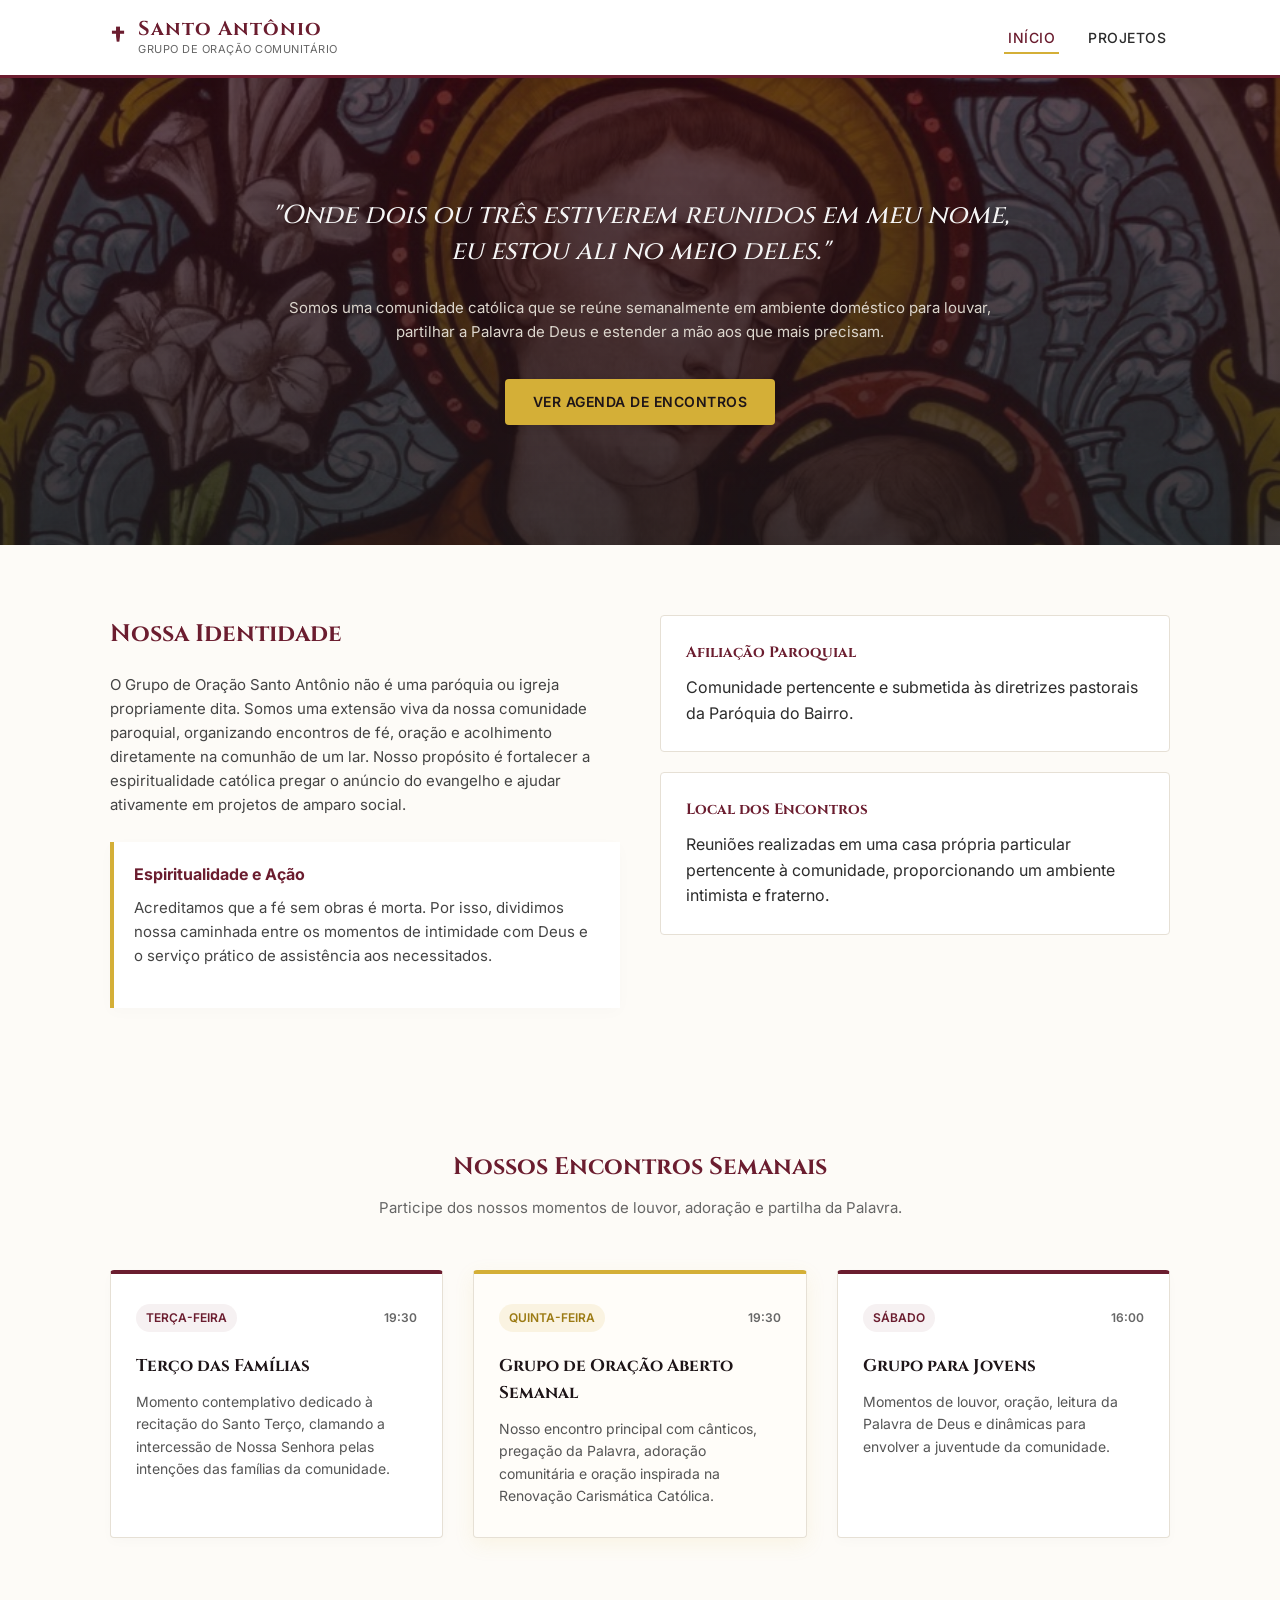
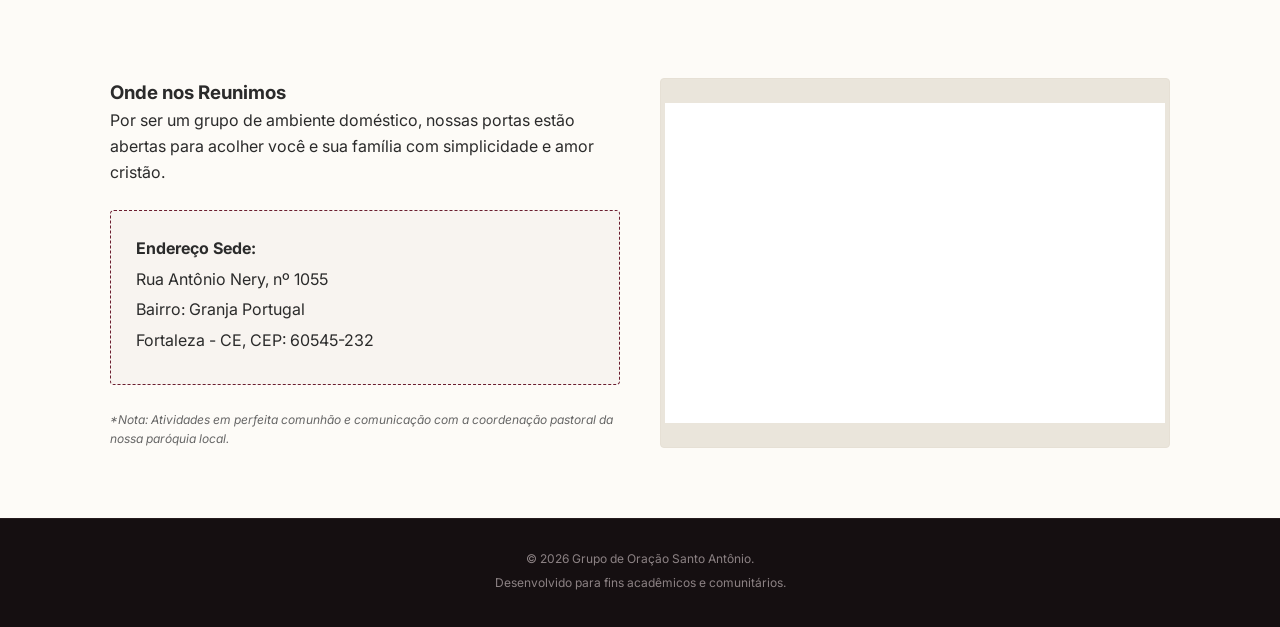
==== index.html @ 03147e6f "Ajustando a seção de estilo das paginas" ====
<!DOCTYPE html>
<html lang="pt-BR">
<head>
    <meta charset="UTF-8">
    <meta name="viewport" content="width=device-width, initial-scale=1.0">
    <title>Grupo de Oração Santo Antônio</title>
    <link rel="stylesheet" href="style.css">
    <link rel="preconnect" href="https://fonts.googleapis.com">
    <link rel="preconnect" href="https://fonts.gstatic.com" crossorigin>
    <link href="https://fonts.googleapis.com/css2?family=Cinzel:wght@500;700&family=Inter:wght@400;500;600&display=swap" rel="stylesheet">
</head>
<body>
    <header class="main-header">
        <div class="container header-container">
            <div class="logo-area">
                <span class="cross-icon">†</span>
                <div class="logo-text">
                    <h1>Santo Antônio</h1>
                    <p>Grupo de Oração Comunitário</p>
                </div>
            </div>
            <nav class="main-nav">
                <button class="menu-toggle" aria-label="Open Menu">≡</button>
                <ul class="nav-links">
                    <li><a href="index.html" class="active">Início</a></li>
                    <li><a href="ajuda.html">Projetos</a></li>
                </ul>
            </nav>
        </div>
    </header>

    <main>
        <!-- Seção Hero -->
        <section class="hero">
            <div class="container hero-content">
                <h2>"Onde dois ou três estiverem reunidos em meu nome, eu estou ali no meio deles."</h2>
                <p>Somos uma comunidade católica que se reúne semanalmente em ambiente doméstico para louvar, partilhar a Palavra de Deus e estender a mão aos que mais precisam.</p>
                <a href="#agenda" class="btn btn-primary">Ver Agenda de Encontros</a>
            </div>
        </section>

        <!-- Informações Sobre o Grupo -->
        <section class="about-section">
            <div class="container grid-2">
                <div class="about-text">
                    <h3>Nossa Identidade</h3>
                    <p>O Grupo de Oração Santo Antônio não é uma paróquia ou igreja propriamente dita. Somos uma extensão viva da nossa comunidade paroquial, organizando encontros de fé, oração e acolhimento diretamente na comunhão de um lar. Nosso propósito é fortalecer a espiritualidade católica pregar o anúncio do evangelho e ajudar ativamente em projetos de amparo social.</p>
                    <div class="card-accent">
                        <h4>Espiritualidade e Ação</h4>
                        <p>Acreditamos que a fé sem obras é morta. Por isso, dividimos nossa caminhada entre os momentos de intimidade com Deus e o serviço prático de assistência aos necessitados.</p>
                    </div>
                </div>
                <div class="about-meta">
                    <div class="info-box">
                        <h5>Afiliação Paroquial</h5>
                        <p>Comunidade pertencente e submetida às diretrizes pastorais da Paróquia do Bairro.</p>
                    </div>
                    <div class="info-box">
                        <h5>Local dos Encontros</h5>
                        <p>Reuniões realizadas em uma casa própria particular pertencente à comunidade, proporcionando um ambiente intimista e fraterno.</p>
                    </div>
                </div>
            </div>
        </section>

        <!-- Agenda de Encontros -->
        <section id="agenda" class="agenda-section">
            <div class="container">
                <div class="section-title">
                    <h3>Nossos Encontros Semanais</h3>
                    <p>Participe dos nossos momentos de louvor, adoração e partilha da Palavra.</p>
                </div>
                
                <div class="grid-3">
                    <!-- Encontro 1 -->
                    <div class="agenda-card">
                        <div class="card-header">
                            <span class="day-tag">Terça-feira</span>
                            <span class="time-tag">19:30</span>
                        </div>
                        <h4>Terço das Famílias</h4>
                        <p>Momento contemplativo dedicado à recitação do Santo Terço, clamando a intercessão de Nossa Senhora pelas intenções das famílias da comunidade.</p>
                    </div>

                    <!-- Encontro 2 -->
                    <div class="agenda-card highlighted">
                        <div class="card-header">
                            <span class="day-tag">Quinta-feira</span>
                            <span class="time-tag">19:30</span>
                        </div>
                        <h4>Grupo de Oração Aberto Semanal</h4>
                        <p>Nosso encontro principal com cânticos, pregação da Palavra, adoração comunitária e oração inspirada na Renovação Carismática Católica.</p>
                    </div>

                    <!-- Encontro 3 -->
                    <div class="agenda-card">
                        <div class="card-header">
                            <span class="day-tag">Sábado</span>
                            <span class="time-tag">16:00</span>
                        </div>
                        <h4>Grupo para Jovens</h4>
                        <p>Momentos de louvor, oração, leitura da Palavra de Deus e dinâmicas para envolver a juventude da comunidade.</p>
                    </div>
                </div>
            </div>
        </section>

        <!-- Localização Física -->
        <section class="location-section">
            <div class="container grid-2-equal">
                <div class="location-info">
                    <h3>Onde nos Reunimos</h3>
                    <p>Por ser um grupo de ambiente doméstico, nossas portas estão abertas para acolher você e sua família com simplicidade e amor cristão.</p>
                    
                    <div class="address-box">
                        <p><strong>Endereço Sede:</strong></p>
                        <p>Rua Antônio Nery, nº 1055</p>
                        <p>Bairro: Granja Portugal</p>
                        <p>Fortaleza - CE, CEP: 60545-232</p>
                    </div>
                    <p class="subtext">*Nota: Atividades em perfeita comunhão e comunicação com a coordenação pastoral da nossa paróquia local.</p>
                </div>
                <div class="map-placeholder">
                    <div class="map-box">
                        
                        <iframe src="https://www.google.com/maps/embed?pb=!1m18!1m12!1m3!1d3981.132469120122!2d-38.60109727637771!3d-3.781343085090947!2m3!1f0!2f0!3f0!3m2!1i1024!2i768!4f13.1!3m3!1m2!1s0x7c74c5cd642ee15%3A0x9f6efa5e96bc1d22!2sR.%20Ant%C3%B4nio%20Nery%2C%201055%20-%20Granja%20Portugal%2C%20Fortaleza%20-%20CE%2C%2060545-232!5e0!3m2!1spt-BR!2sbr!4v1781030780640!5m2!1spt-BR!2sbr" width="100%" height="450" style="border:0;" allowfullscreen="" loading="lazy" referrerpolicy="no-referrer-when-downgrade"></iframe>
                    </div>
                </div>
            </div>
        </section>
    </main>

    <footer class="main-footer">
        <div class="container footer-content">
            <p>&copy; 2026 Grupo de Oração Santo Antônio.</p>
            <p>Desenvolvido para fins acadêmicos e comunitários.</p>
        </div>
    </footer>

    <script src="script.js"></script>
</body>
</html>
---- style.css ----
/* Geral */
*, *::before, *::after {
    box-sizing: border-box;
    margin: 0;
    padding: 0;
}

html {
    scroll-behavior: smooth;
}

body {
    font-family: 'Inter', sans-serif;
    background-color: #fdfbf7;
    color: #2b2b2b;
    line-height: 1.6;
}

.container {
    width: 100%;
    max-width: 1100px;
    margin: 0 auto;
    padding: 0 20px;
}

/* Cabeçalho e Navegação */
.main-header {
    background-color: #ffffff;
    border-bottom: 3px solid #6b1d2f;
    box-shadow: 0 2px 10px rgba(0,0,0,0.05);
    position: sticky;
    top: 0;
    z-index: 1000;
}

.header-container {
    display: flex;
    justify-content: space-between;
    align-items: center;
    padding: 15px 20px;
}

.logo-area {
    display: flex;
    align-items: center;
    gap: 12px;
}

.cross-icon {
    font-size: 28px;
    color: #6b1d2f;
    font-weight: bold;
}

.logo-text h1 {
    font-family: 'Cinzel', serif;
    font-size: 20px;
    color: #6b1d2f;
    letter-spacing: 1px;
    line-height: 1.2;
}

.logo-text p {
    font-size: 11px;
    color: #666666;
    text-transform: uppercase;
    letter-spacing: 0.5px;
}

.main-nav {
    display: flex;
    align-items: center;
}

.menu-toggle {
    display: none;
    background: none;
    border: none;
    font-size: 28px;
    color: #6b1d2f;
    cursor: pointer;
}

.nav-links {
    display: flex;
    list-style: none;
    gap: 25px;
}

.nav-links a {
    text-decoration: none;
    color: #2b2b2b;
    font-weight: 500;
    font-size: 14px;
    text-transform: uppercase;
    letter-spacing: 0.5px;
    padding: 8px 4px;
    transition: color 0.3s ease;
    position: relative;
}

.nav-links a:hover,
.nav-links a.active {
    color: #6b1d2f;
}

.nav-links a.active::after,
.nav-links a:hover::after {
    content: '';
    position: absolute;
    bottom: 0;
    left: 0;
    width: 100%;
    height: 2px;
    background-color: #d4af37;
}

/* Seção Hero  */
.hero {
    background: linear-gradient(rgba(48, 12, 20, 0.75), rgba(30, 21, 24, 0.85)),
                url('imgs/santo-antonio-banner2.jpg') center/cover no-repeat;
    color: #f5f5f5;
    padding: 120px 0; 
    text-align: center;
    border-bottom: 4px solid var(--accent-color);;
}

.hero-content {
    max-width: 800px;
}

.hero .subtitle {
    display: inline-block;
    font-size: 12px;
    text-transform: uppercase;
    letter-spacing: 2px;
    color: #d4af37;
    margin-bottom: 15px;
    font-weight: 600;
}

.hero h2 {
    font-family: 'Cinzel', serif;
    font-size: 26px;
    font-weight: 500;
    line-height: 1.4;
    margin-bottom: 25px;
    font-style: italic;
}

.hero p {
    font-size: 15px;
    color: #dcd6cd;
    margin-bottom: 35px;
}

/* Botões */
.btn {
    display: inline-block;
    text-decoration: none;
    padding: 12px 28px;
    font-weight: 600;
    font-size: 14px;
    text-transform: uppercase;
    letter-spacing: 0.5px;
    border-radius: 4px;
    transition: all 0.3s ease;
}

.btn-primary {
    background-color: #d4af37;
    color: #1e1518;
}

.btn-primary:hover {
    background-color: #bda031;
    transform: translateY(-2px);
}

/* Layouts de Grade Flexíveis/Grid */
.grid-2 {
    display: grid;
    grid-template-columns: 1fr 1fr;
    gap: 40px;
    align-items: start;
}

.grid-2-equal {
    display: grid;
    grid-template-columns: 1fr 1fr;
    gap: 40px;
}

.grid-3 {
    display: grid;
    grid-template-columns: repeat(3, 1fr);
    gap: 30px;
}

/* Seções Comuns */
.about-section, .agenda-section, .location-section, .social-projects, .schedule-social, .help-guide {
    padding: 70px 0;
}

.section-title {
    text-align: center;
    margin-bottom: 50px;
}

.section-title h3 {
    font-family: 'Cinzel', serif;
    font-size: 24px;
    color: #6b1d2f;
    margin-bottom: 10px;
}

.section-title p {
    color: #666666;
    font-size: 15px;
}

/* Cartões de Conteúdo */
.about-text h3 {
    font-family: 'Cinzel', serif;
    font-size: 24px;
    color: #6b1d2f;
    margin-bottom: 20px;
}

.about-text p {
    margin-bottom: 20px;
    font-size: 15px;
    color: #444;
}

.card-accent {
    background-color: #ffffff;
    border-left: 4px solid #d4af37;
    padding: 20px;
    margin-top: 25px;
    box-shadow: 0 4px 15px rgba(0,0,0,0.02);
}

.card-accent h4 {
    color: #6b1d2f;
    margin-bottom: 8px;
    font-size: 16px;
}

.info-box {
    background-color: #ffffff;
    border: 1px solid #e6e0d5;
    padding: 25px;
    margin-bottom: 20px;
    border-radius: 4px;
}

.info-box h5 {
    font-family: 'Cinzel', serif;
    color: #6b1d2f;
    font-size: 15px;
    margin-bottom: 10px;
}

/* Cartões da Agenda */
.agenda-card {
    background-color: #ffffff;
    border: 1px solid #e6e0d5;
    border-top: 4px solid #6b1d2f;
    padding: 30px 25px;
    border-radius: 4px;
    box-shadow: 0 4px 12px rgba(0,0,0,0.02);
    transition: transform 0.3s ease;
}

.agenda-card:hover {
    transform: translateY(-5px);
}

.agenda-card.highlighted {
    border-top-color: #d4af37;
    background-color: #fffdf9;
    box-shadow: 0 6px 20px rgba(212, 175, 55, 0.1);
}

.card-header {
    display: flex;
    justify-content: space-between;
    margin-bottom: 20px;
    font-size: 12px;
    font-weight: 600;
    text-transform: uppercase;
}

.day-tag {
    color: #6b1d2f;
    background-color: rgba(107, 29, 47, 0.06);
    padding: 4px 10px;
    border-radius: 20px;
}

.agenda-card.highlighted .day-tag {
    color: #9c7b14;
    background-color: rgba(212, 175, 55, 0.12);
}

.time-tag {
    color: #666666;
    padding: 4px 0;
}

.agenda-card h4 {
    font-family: 'Cinzel', serif;
    color: #1e1518;
    font-size: 17px;
    margin-bottom: 12px;
}

.agenda-card p {
    font-size: 14px;
    color: #555;
}

/* Área de Localização */
.address-box {
    background-color: rgba(107, 29, 47, 0.03);
    border: 1px dashed #6b1d2f;
    padding: 25px;
    margin: 25px 0;
    border-radius: 4px;
}

.address-box p {
    margin-bottom: 5px;
    color: #2b2b2b;
}

.subtext {
    font-size: 12px;
    color: #666666;
    font-style: italic;
}

.map-placeholder {
    background-color: #eae5db;
    border: 1px solid #e6e0d5;
    border-radius: 4px;
    display: flex;
    align-items: center;
    justify-content: center;
    padding: 4px;
}

.map-box {
    background-color: #ffffff;
    width: 100%;
    height: 320px;
    display: flex;
    flex-direction: column;
    justify-content: center;
    align-items: center;
    text-align: center;
    padding: 20px;
}

.map-icon {
    font-size: 36px;
    margin-bottom: 10px;
}

.map-address {
    font-size: 13px;
    color: #666666;
    margin: 5px 0 20px 0;
}

.map-button-sim {
    background-color: #f0ede6;
    border: 1px solid #d0c9bc;
    color: #555;
    font-size: 11px;
    padding: 10px 15px;
    border-radius: 4px;
    text-transform: uppercase;
    font-weight: 500;
}

/* Estilos de Banner da Página de Ajuda */
.page-banner {
    background: linear-gradient(rgba(30, 21, 24, 0.85), rgba(30, 21, 24, 0.95));
    color: #f5f5f5;
    padding: 60px 0;
    text-align: center;
    border-bottom: 3px solid #6b1d2f;
}

.page-banner h2 {
    font-family: 'Cinzel', serif;
    font-size: 24px;
    margin-bottom: 10px;
    color: #d4af37;
}

.page-banner p {
    font-size: 14px;
    color: #ccc;
}

/* Cartões de Projetos Sociais */
.project-card {
    background-color: #ffffff;
    border: 1px solid #e6e0d5;
    padding: 35px;
    border-radius: 4px;
    position: relative;
    box-shadow: 0 4px 15px rgba(0,0,0,0.01);
}

.project-badge {
    position: absolute;
    top: 20px;
    right: 20px;
    font-size: 11px;
    text-transform: uppercase;
    font-weight: 600;
    padding: 4px 12px;
    border-radius: 4px;
    letter-spacing: 0.5px;
}

.project-badge.food {
    background-color: #e2f0d9;
    color: #385723;
}

.project-badge.clothing {
    background-color: #deeaf6;
    color: #1f4e79;
}

.project-card h4 {
    font-family: 'Cinzel', serif;
    color: #6b1d2f;
    font-size: 19px;
    margin-bottom: 15px;
    margin-right: 80px;
}

.project-card p {
    font-size: 14px;
    color: #444;
    margin-bottom: 20px;
}

.project-meta {
    background-color: #fdfbf7;
    border-top: 2px solid #e6e0d5;
    padding-top: 15px;
}

.project-meta h5 {
    font-size: 12px;
    text-transform: uppercase;
    color: #6b1d2f;
    margin-bottom: 5px;
}

.project-meta p {
    font-size: 13px;
    color: #666666;
    margin-bottom: 0;
}

/* Caixa Escura para Tabelas */
.card-dark {
    background-color: #1e1518;
    color: #f5f5f5;
    padding: 45px 40px;
    border-radius: 6px;
    border-bottom: 4px solid #d4af37;
    box-shadow: 0 10px 30px rgba(0,0,0,0.15);
}

.card-dark h3 {
    font-family: 'Cinzel', serif;
    color: #d4af37;
    font-size: 22px;
    margin-bottom: 10px;
    text-align: center;
}

.card-dark .intro-p {
    text-align: center;
    font-size: 14px;
    color: #b0a5a8;
    margin-bottom: 35px;
}

/* Tabelas Customizadas e Responsivas */
.table-responsive {
    width: 100%;
    overflow-x: auto;
}

.custom-table {
    width: 100%;
    border-collapse: collapse;
    font-size: 14px;
    text-align: left;
}

.custom-table th {
    background-color: rgba(255,255,255,0.06);
    color: #d4af37;
    font-weight: 600;
    padding: 14px;
    border-bottom: 2px solid rgba(212, 175, 55, 0.3);
    text-transform: uppercase;
    font-size: 12px;
    letter-spacing: 0.5px;
}

.custom-table td {
    padding: 14px;
    border-bottom: 1px solid rgba(255,255,255,0.04);
    color: #dfd8da;
}

.custom-table tr:hover td {
    background-color: rgba(255,255,255,0.02);
}

/* Guia de Ajuda Coletivo */
.help-guide .guide-box {
    background-color: #ffffff;
    border: 1px solid #e6e0d5;
    padding: 35px;
    border-radius: 4px;
}

.guide-box h4 {
    font-family: 'Cinzel', serif;
    font-size: 18px;
    margin-bottom: 15px;
}

.guide-box.volunteer h4 {
    color: #2e6930;
}

.guide-box.beneficiary h4 {
    color: #6b1d2f;
}

.guide-box p {
    font-size: 14px;
    color: #444;
    margin-bottom: 15px;
}

.guide-box ul {
    list-style-type: none;
}

.guide-box ul li {
    font-size: 13px;
    color: #555;
    margin-bottom: 10px;
    padding-left: 18px;
    position: relative;
}

.guide-box ul li::before {
    content: "•";
    position: absolute;
    left: 0;
    color: #d4af37;
    font-weight: bold;
}

/* Rodapé Geral */
.main-footer {
    background-color: #150f11;
    color: #8c8284;
    padding: 30px 0;
    text-align: center;
    font-size: 12px;
    border-top: 1px solid #261c1f;
}

.footer-content p {
    margin-bottom: 5px;
}

/* Aimações */

.reveal {
    opacity: 0;
    transform: translateY(40px);
    transition: opacity 0.8s ease-out, transform 0.8s cubic-bezier(0.25, 0.46, 0.45, 0.94);
}

.reveal.active {
    opacity: 1;
    transform: translateY(0);
}

.btn {
    transition: all 0.3s cubic-bezier(0.25, 0.8, 0.25, 1);
    box-shadow: 0 4px 6px rgba(0,0,0,0.1);
}

.btn-primary:hover {
    transform: translateY(-3px) scale(1.05);
    box-shadow: 0 8px 15px rgba(212, 175, 55, 0.3);
}

.agenda-card, .project-card, .guide-box {
    transition: all 0.4s cubic-bezier(0.25, 0.8, 0.25, 1);
}

.agenda-card:hover, .project-card:hover {
    transform: translateY(-8px);
    box-shadow: 0 15px 30px rgba(107, 29, 47, 0.08);
    border-color: rgba(212, 175, 55, 0.5);
}

/* Responsividade */

@media (max-width: 850px) {
    .grid-3 {
        grid-template-columns: 1fr;
        gap: 20px;
    }
    
    .grid-2, .grid-2-equal {
        grid-template-columns: 1fr;
        gap: 30px;
    }
    
    .hero padding {
        padding: 60px 0;
    }
    
    .hero h2 {
        font-size: 20px;
    }
    
    .menu-toggle {
        display: block;
    }
    
    .nav-links {
        display: none; 
        flex-direction: column;
        position: absolute;
        top: 100%;
        left: 0;
        width: 100%;
        background-color: #ffffff;
        box-shadow: 0 4px 10px rgba(0,0,0,0.1);
        padding: 20px;
        gap: 15px;
        border-bottom: 2px solid #6b1d2f;
    }
    
    .nav-links.active {
        display: flex;
    }
    
    .nav-links a::after {
        display: none;
    }
    
    .card-dark {
        padding: 25px 15px;
    }
    
    .project-card {
        padding: 20px;
    }
    
    .project-card h4 {
        margin-right: 0;
        margin-top: 25px;
    }
    
    .project-badge {
        position: static;
        display: inline-block;
    }
}
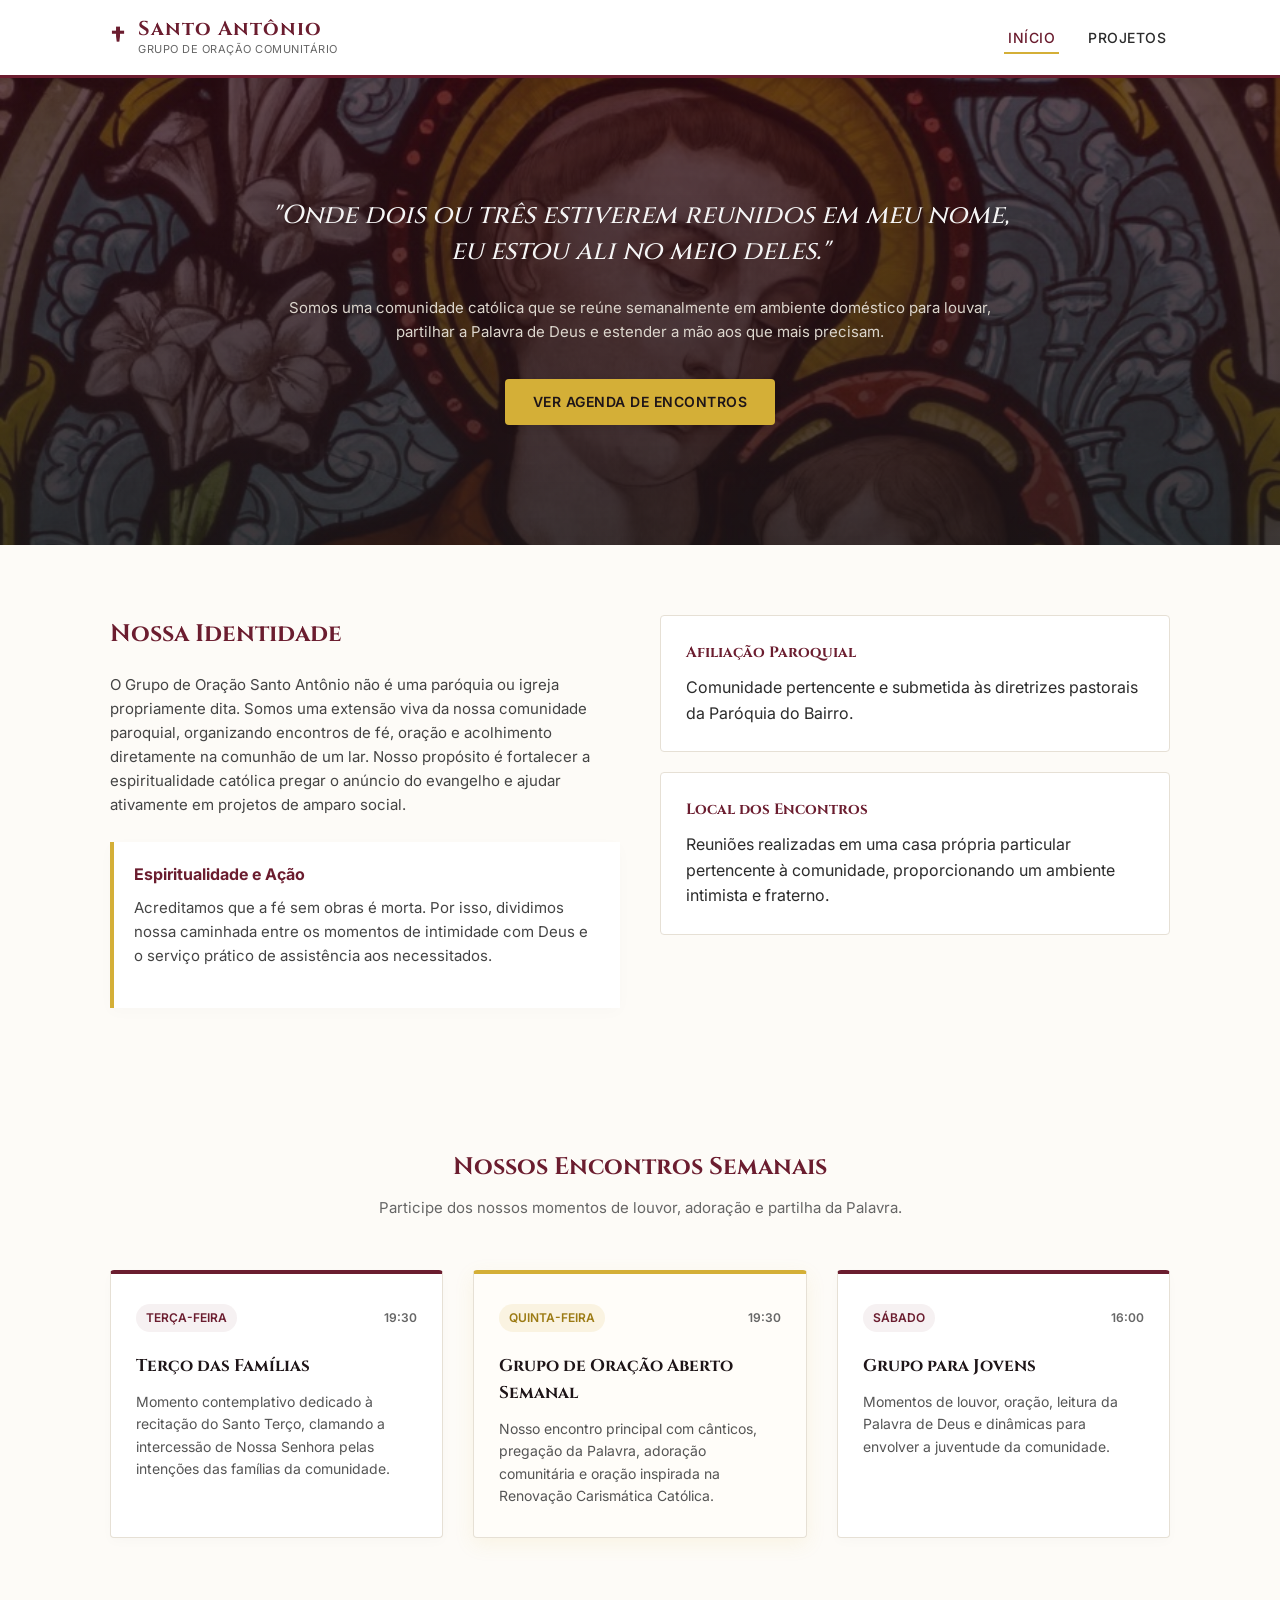
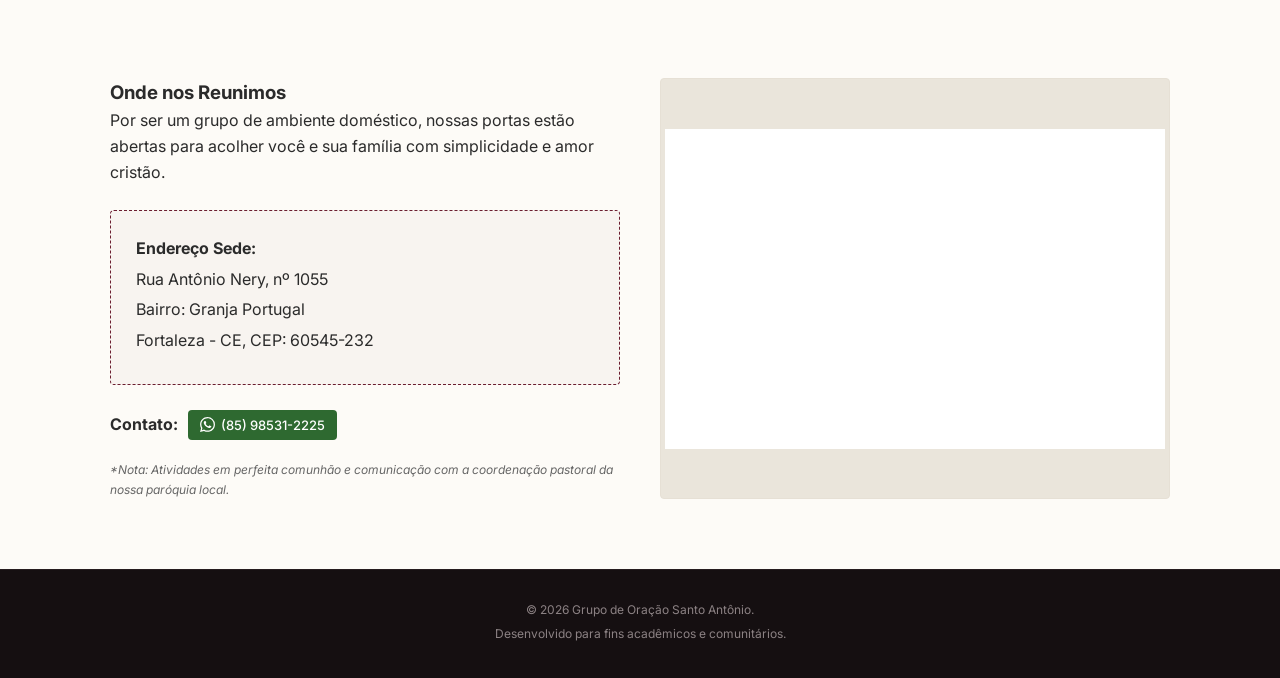
==== commit 48d8b040: "Ajusntanto detalhes da pagina inicial e de ajuda" ====
--- a/index.html
+++ b/index.html
@@ -118,11 +118,15 @@
                         <p>Bairro: Granja Portugal</p>
                         <p>Fortaleza - CE, CEP: 60545-232</p>
                     </div>
+                    <div class="contact-wrapper">
+                        <p><strong>Contato:</strong></p>
+                        <a href="https://wa.me/5585985312225" target="_blank" class="whatsapp-btn">
+                        <img src="imgs/whatsapp.svg" alt="Ícone WhatsApp" width="18" height="18">(85) 98531-2225</a>
+                    </div>
                     <p class="subtext">*Nota: Atividades em perfeita comunhão e comunicação com a coordenação pastoral da nossa paróquia local.</p>
                 </div>
                 <div class="map-placeholder">
                     <div class="map-box">
-                        
                         <iframe src="https://www.google.com/maps/embed?pb=!1m18!1m12!1m3!1d3981.132469120122!2d-38.60109727637771!3d-3.781343085090947!2m3!1f0!2f0!3f0!3m2!1i1024!2i768!4f13.1!3m3!1m2!1s0x7c74c5cd642ee15%3A0x9f6efa5e96bc1d22!2sR.%20Ant%C3%B4nio%20Nery%2C%201055%20-%20Granja%20Portugal%2C%20Fortaleza%20-%20CE%2C%2060545-232!5e0!3m2!1spt-BR!2sbr!4v1781030780640!5m2!1spt-BR!2sbr" width="100%" height="450" style="border:0;" allowfullscreen="" loading="lazy" referrerpolicy="no-referrer-when-downgrade"></iframe>
                     </div>
                 </div>
--- a/style.css
+++ b/style.css
@@ -319,6 +319,44 @@
 .agenda-card p {
     font-size: 14px;
     color: #555;
+}
+
+/* Estilos para o botão do WhatsApp */
+
+.contact-wrapper {
+    margin: 20px 0;
+    display: flex;
+    align-items: center;
+    gap: 10px;
+}
+
+.contact-wrapper p {
+    margin-bottom: 0;
+    color: #2b2b2b;
+}
+
+.whatsapp-btn {
+    display: inline-flex;
+    align-items: center;
+    gap: 6px;
+    background-color: #2e6930;
+    color: #ffffff;
+    padding: 5px 12px; 
+    border-radius: 4px; 
+    text-decoration: none;
+    font-weight: 500;
+    font-size: 13px; 
+    transition: background-color 0.3s ease;
+}
+
+
+.whatsapp-btn img {
+    width: 15px; 
+    height: 15px;
+}
+
+.whatsapp-btn:hover {
+    background-color: #1e4520; 
 }
 
 /* Área de Localização */
@@ -530,7 +568,7 @@
     background-color: rgba(255,255,255,0.02);
 }
 
-/* Guia de Ajuda Coletivo */
+/* Guia de Ajuda */
 .help-guide .guide-box {
     background-color: #ffffff;
     border: 1px solid #e6e0d5;
@@ -538,18 +576,25 @@
     border-radius: 4px;
 }
 
+.guide-box.emphasis-box {
+    padding: 50px;
+    text-align: center;
+    border-top: 4px solid #2e6930;
+    box-shadow: 0 10px 30px rgba(0,0,0,0.05);
+}
+
 .guide-box h4 {
     font-family: 'Cinzel', serif;
     font-size: 18px;
     margin-bottom: 15px;
 }
 
+.guide-box.emphasis-box h4 {
+    font-size: 24px;
+}
+
 .guide-box.volunteer h4 {
     color: #2e6930;
-}
-
-.guide-box.beneficiary h4 {
-    color: #6b1d2f;
 }
 
 .guide-box p {
@@ -558,8 +603,19 @@
     margin-bottom: 15px;
 }
 
+.guide-box.emphasis-box p {
+    font-size: 16px;
+    margin-bottom: 25px;
+}
+
 .guide-box ul {
     list-style-type: none;
+}
+
+.guide-box.emphasis-box .centered-list {
+    text-align: left;
+    display: inline-block;
+    margin: 0 auto;
 }
 
 .guide-box ul li {
@@ -568,6 +624,11 @@
     margin-bottom: 10px;
     padding-left: 18px;
     position: relative;
+}
+
+.guide-box.emphasis-box .centered-list li {
+    font-size: 15px;
+    margin-bottom: 12px;
 }
 
 .guide-box ul li::before {
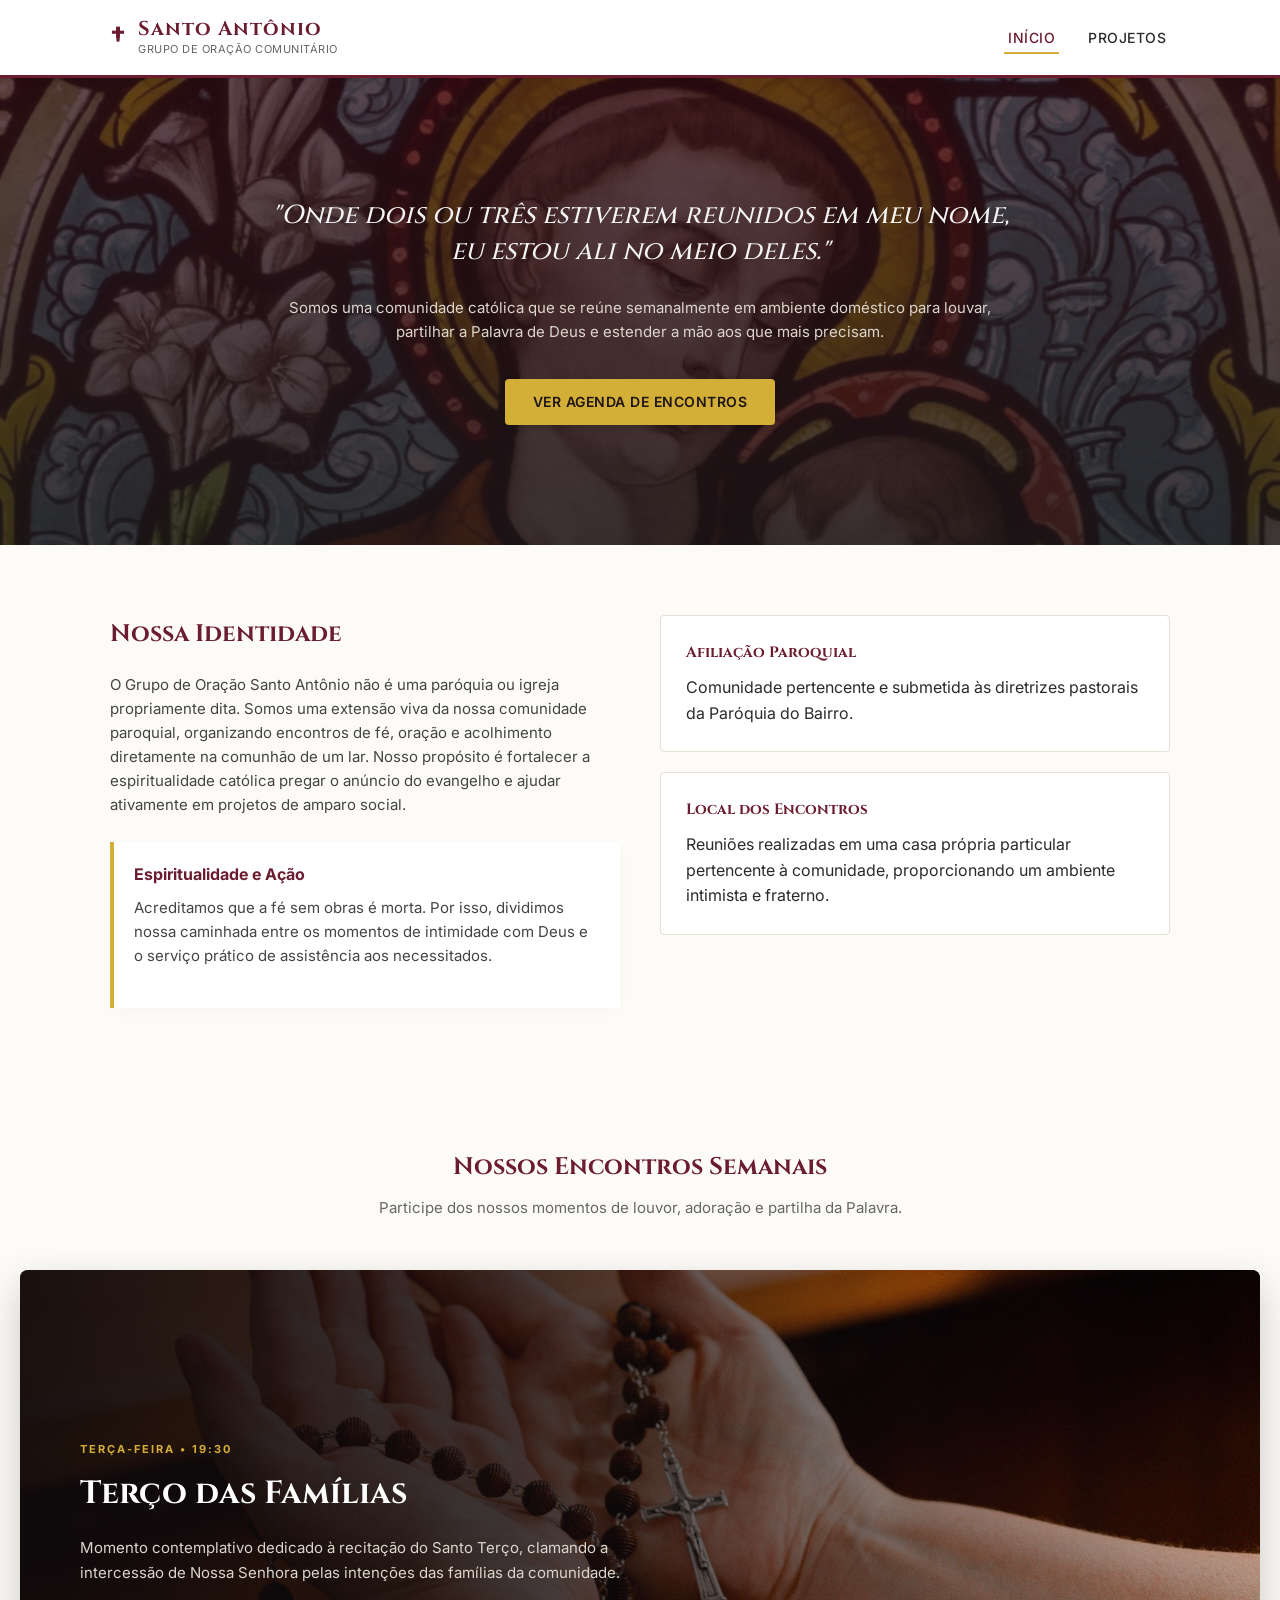
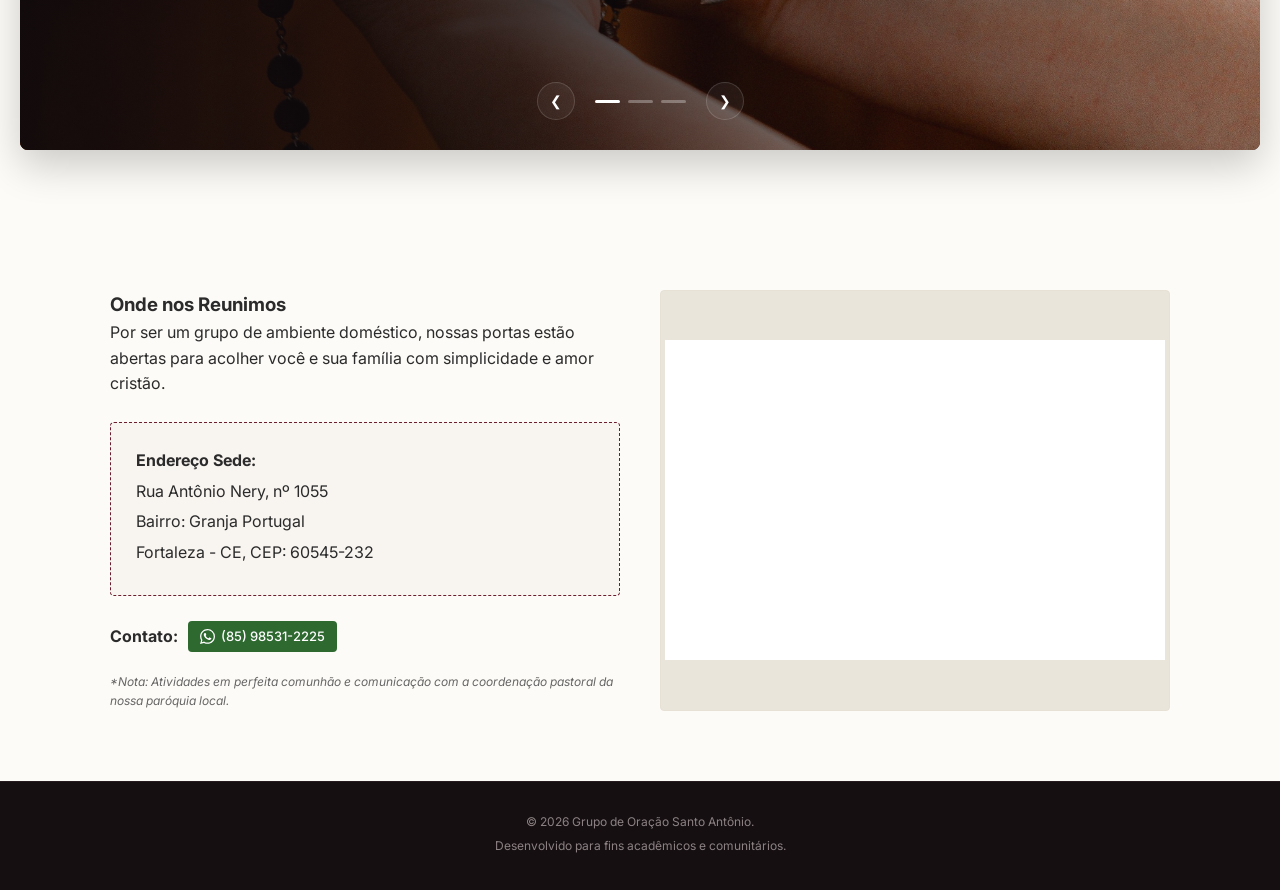
==== commit ba1d8f35: "Adicionando Slide na seção Agenda" ====
--- a/index.html
+++ b/index.html
@@ -66,40 +66,50 @@
         <!-- Agenda de Encontros -->
         <section id="agenda" class="agenda-section">
             <div class="container">
-                <div class="section-title">
+                <div class="section-title reveal">
                     <h3>Nossos Encontros Semanais</h3>
                     <p>Participe dos nossos momentos de louvor, adoração e partilha da Palavra.</p>
                 </div>
-                
-                <div class="grid-3">
-                    <!-- Encontro 1 -->
-                    <div class="agenda-card">
-                        <div class="card-header">
-                            <span class="day-tag">Terça-feira</span>
-                            <span class="time-tag">19:30</span>
+            </div>
+            <div class="container-large">
+                <div class="agenda-slider-container reveal">
+                    
+                    <!-- Slide 1 -->
+                    <div class="slide slide-1 active">
+                        <div class="slide-content">
+                            <span class="slide-subtitle">Terça-feira • 19:30</span>
+                            <h3>Terço das Famílias</h3>
+                            <p>Momento contemplativo dedicado à recitação do Santo Terço, clamando a intercessão de Nossa Senhora pelas intenções das famílias da comunidade.</p>
                         </div>
-                        <h4>Terço das Famílias</h4>
-                        <p>Momento contemplativo dedicado à recitação do Santo Terço, clamando a intercessão de Nossa Senhora pelas intenções das famílias da comunidade.</p>
                     </div>
 
-                    <!-- Encontro 2 -->
-                    <div class="agenda-card highlighted">
-                        <div class="card-header">
-                            <span class="day-tag">Quinta-feira</span>
-                            <span class="time-tag">19:30</span>
+                    <!-- Slide 2 -->
+                    <div class="slide slide-2">
+                        <div class="slide-content">
+                            <span class="slide-subtitle">Quinta-feira • 19:30</span>
+                            <h3>Grupo de Oração Aberto Semanal</h3>
+                            <p>Nosso encontro principal com cânticos, pregação da Palavra, adoração comunitária e oração inspirada na Renovação Carismática Católica.</p>
                         </div>
-                        <h4>Grupo de Oração Aberto Semanal</h4>
-                        <p>Nosso encontro principal com cânticos, pregação da Palavra, adoração comunitária e oração inspirada na Renovação Carismática Católica.</p>
                     </div>
 
-                    <!-- Encontro 3 -->
-                    <div class="agenda-card">
-                        <div class="card-header">
-                            <span class="day-tag">Sábado</span>
-                            <span class="time-tag">16:00</span>
+                    <!-- Slide 3 -->
+                    <div class="slide slide-3">
+                        <div class="slide-content">
+                            <span class="slide-subtitle">Sábado • 16:00</span>
+                            <h3>Grupo para Jovens</h3>
+                            <p>Momentos de louvor, oração, leitura da Palavra de Deus e dinâmicas para envolver a juventude da comunidade.</p>
                         </div>
-                        <h4>Grupo para Jovens</h4>
-                        <p>Momentos de louvor, oração, leitura da Palavra de Deus e dinâmicas para envolver a juventude da comunidade.</p>
+                    </div>
+
+                    <!-- Controles de Navegação -->
+                    <div class="slider-controls">
+                        <button class="slider-arrow prev" aria-label="Anterior">❮</button>
+                        <div class="slider-dots">
+                            <span class="dot active" onclick="currentSlide(1)"></span>
+                            <span class="dot" onclick="currentSlide(2)"></span>
+                            <span class="dot" onclick="currentSlide(3)"></span>
+                        </div>
+                        <button class="slider-arrow next" aria-label="Próximo">❯</button>
                     </div>
                 </div>
             </div>
--- a/style.css
+++ b/style.css
@@ -263,62 +263,145 @@
 }
 
 /* Cartões da Agenda */
-.agenda-card {
+
+.container-large {
+    width: 100%;
+    max-width: 1400px; 
+    margin: 0 auto;
+    padding: 0 20px;
+}
+.agenda-slider-container {
+    position: relative;
+    width: 100%;
+    height: 480px;
+    border-radius: 8px;
+    overflow: hidden;
+    box-shadow: 0 15px 40px rgba(0,0,0,0.2);
+    margin: 0 auto;
+    background-color: #1e1518;
+}
+
+.slide {
+    display: none;
+    width: 100%;
+    height: 100%;
+    background-size: cover;
+    background-position: center;
+    background-repeat: no-repeat;
+    animation: fade 0.8s;
+}
+
+.slide.active {
+    display: flex;
+    align-items: center;
+}
+
+.slide-1 {
+    background-image: linear-gradient(to right, rgba(15, 10, 12, 0.95) 0%, rgba(15, 10, 12, 0.8) 40%, rgba(15, 10, 12, 0.2) 100%), url('imgs/slide1.jpg');
+}
+
+.slide-2 {
+    background-image: linear-gradient(to right, rgba(15, 10, 12, 0.95) 0%, rgba(15, 10, 12, 0.8) 40%, rgba(15, 10, 12, 0.2) 100%), url('imgs/slide2.jpg');
+}
+
+.slide-3 {
+    background-image: linear-gradient(to right, rgba(15, 10, 12, 0.95) 0%, rgba(15, 10, 12, 0.8) 40%, rgba(15, 10, 12, 0.2) 100%), url('imgs/slide3.jpg');
+}
+
+.slide-content {
+    padding: 0 60px;
+    max-width: 700px;
+    color: #ffffff;
+}
+
+.slide-subtitle {
+    display: inline-block;
+    font-size: 11px;
+    text-transform: uppercase;
+    letter-spacing: 2px;
+    color: #d4af37; 
+    margin-bottom: 15px;
+    font-weight: 700;
+}
+
+.slide-content h3 {
+    font-family: 'Cinzel', serif;
+    font-size: 32px;
+    margin-bottom: 20px;
+    color: #ffffff;
+    line-height: 1.3;
+}
+
+.slide-content p {
+    font-size: 15px;
+    color: #dcd6cd;
+    line-height: 1.7;
+}
+
+.slider-controls {
+    position: absolute;
+    bottom: 30px;
+    left: 0;
+    width: 100%;
+    display: flex;
+    justify-content: center;
+    align-items: center;
+    gap: 20px;
+}
+
+.slider-arrow {
+    background: rgba(255, 255, 255, 0.05);
+    border: 1px solid rgba(255, 255, 255, 0.15);
+    color: #ffffff;
+    border-radius: 50%;
+    width: 38px;
+    height: 38px;
+    display: flex;
+    align-items: center;
+    justify-content: center;
+    cursor: pointer;
+    transition: all 0.3s ease;
+    font-size: 14px;
+}
+
+.slider-arrow:hover {
+    background: rgba(255, 255, 255, 0.2);
+    border-color: rgba(255, 255, 255, 0.4);
+}
+
+.slider-dots {
+    display: flex;
+    gap: 8px;
+}
+
+.dot {
+    height: 3px;
+    width: 25px;
+    background-color: rgba(255, 255, 255, 0.3);
+    border-radius: 2px;
+    cursor: pointer;
+    transition: background-color 0.3s ease;
+}
+
+.dot.active, .dot:hover {
     background-color: #ffffff;
-    border: 1px solid #e6e0d5;
-    border-top: 4px solid #6b1d2f;
-    padding: 30px 25px;
-    border-radius: 4px;
-    box-shadow: 0 4px 12px rgba(0,0,0,0.02);
-    transition: transform 0.3s ease;
-}
-
-.agenda-card:hover {
-    transform: translateY(-5px);
-}
-
-.agenda-card.highlighted {
-    border-top-color: #d4af37;
-    background-color: #fffdf9;
-    box-shadow: 0 6px 20px rgba(212, 175, 55, 0.1);
-}
-
-.card-header {
-    display: flex;
-    justify-content: space-between;
-    margin-bottom: 20px;
-    font-size: 12px;
-    font-weight: 600;
-    text-transform: uppercase;
-}
-
-.day-tag {
-    color: #6b1d2f;
-    background-color: rgba(107, 29, 47, 0.06);
-    padding: 4px 10px;
-    border-radius: 20px;
-}
-
-.agenda-card.highlighted .day-tag {
-    color: #9c7b14;
-    background-color: rgba(212, 175, 55, 0.12);
-}
-
-.time-tag {
-    color: #666666;
-    padding: 4px 0;
-}
-
-.agenda-card h4 {
-    font-family: 'Cinzel', serif;
-    color: #1e1518;
-    font-size: 17px;
-    margin-bottom: 12px;
-}
-
-.agenda-card p {
-    font-size: 14px;
-    color: #555;
+}
+
+@keyframes fade {
+    from { opacity: 0.5; }
+    to { opacity: 1; }
+}
+
+@media (max-width: 850px) {
+    .agenda-slider-container {
+        height: 400px;
+    }
+    .slide-content {
+        padding: 0 25px;
+    }
+    .slide-content h3 {
+        font-size: 24px;
+    }
 }
 
 /* Estilos para o botão do WhatsApp */
@@ -425,23 +508,45 @@
 
 /* Estilos de Banner da Página de Ajuda */
 .page-banner {
-    background: linear-gradient(rgba(30, 21, 24, 0.85), rgba(30, 21, 24, 0.95));
+    background: radial-gradient(circle at center, #6b1d2f 0%, #1e1518 100%);
     color: #f5f5f5;
-    padding: 60px 0;
+    padding: 85px 0; 
     text-align: center;
-    border-bottom: 3px solid #6b1d2f;
+    border-bottom: 4px solid #d4af37; 
+    position: relative;
+    overflow: hidden;
+}
+
+.page-banner::before {
+    content: '';
+    position: absolute;
+    top: 0; left: 0; right: 0; bottom: 0;
+    background-image: radial-gradient(rgba(212, 175, 55, 0.15) 1px, transparent 1px);
+    background-size: 24px 24px;
+    pointer-events: none;
+}
+
+.page-banner .container {
+    position: relative;
+    z-index: 1;
 }
 
 .page-banner h2 {
     font-family: 'Cinzel', serif;
-    font-size: 24px;
-    margin-bottom: 10px;
+    font-size: 32px; 
+    font-weight: 700;
+    margin-bottom: 15px;
     color: #d4af37;
+    letter-spacing: 1px;
+    text-shadow: 0 3px 8px rgba(0,0,0,0.4); 
 }
 
 .page-banner p {
-    font-size: 14px;
-    color: #ccc;
+    font-size: 16px;
+    color: #e6e0d5;
+    max-width: 650px;
+    margin: 0 auto;
+    line-height: 1.6;
 }
 
 /* Cartões de Projetos Sociais */
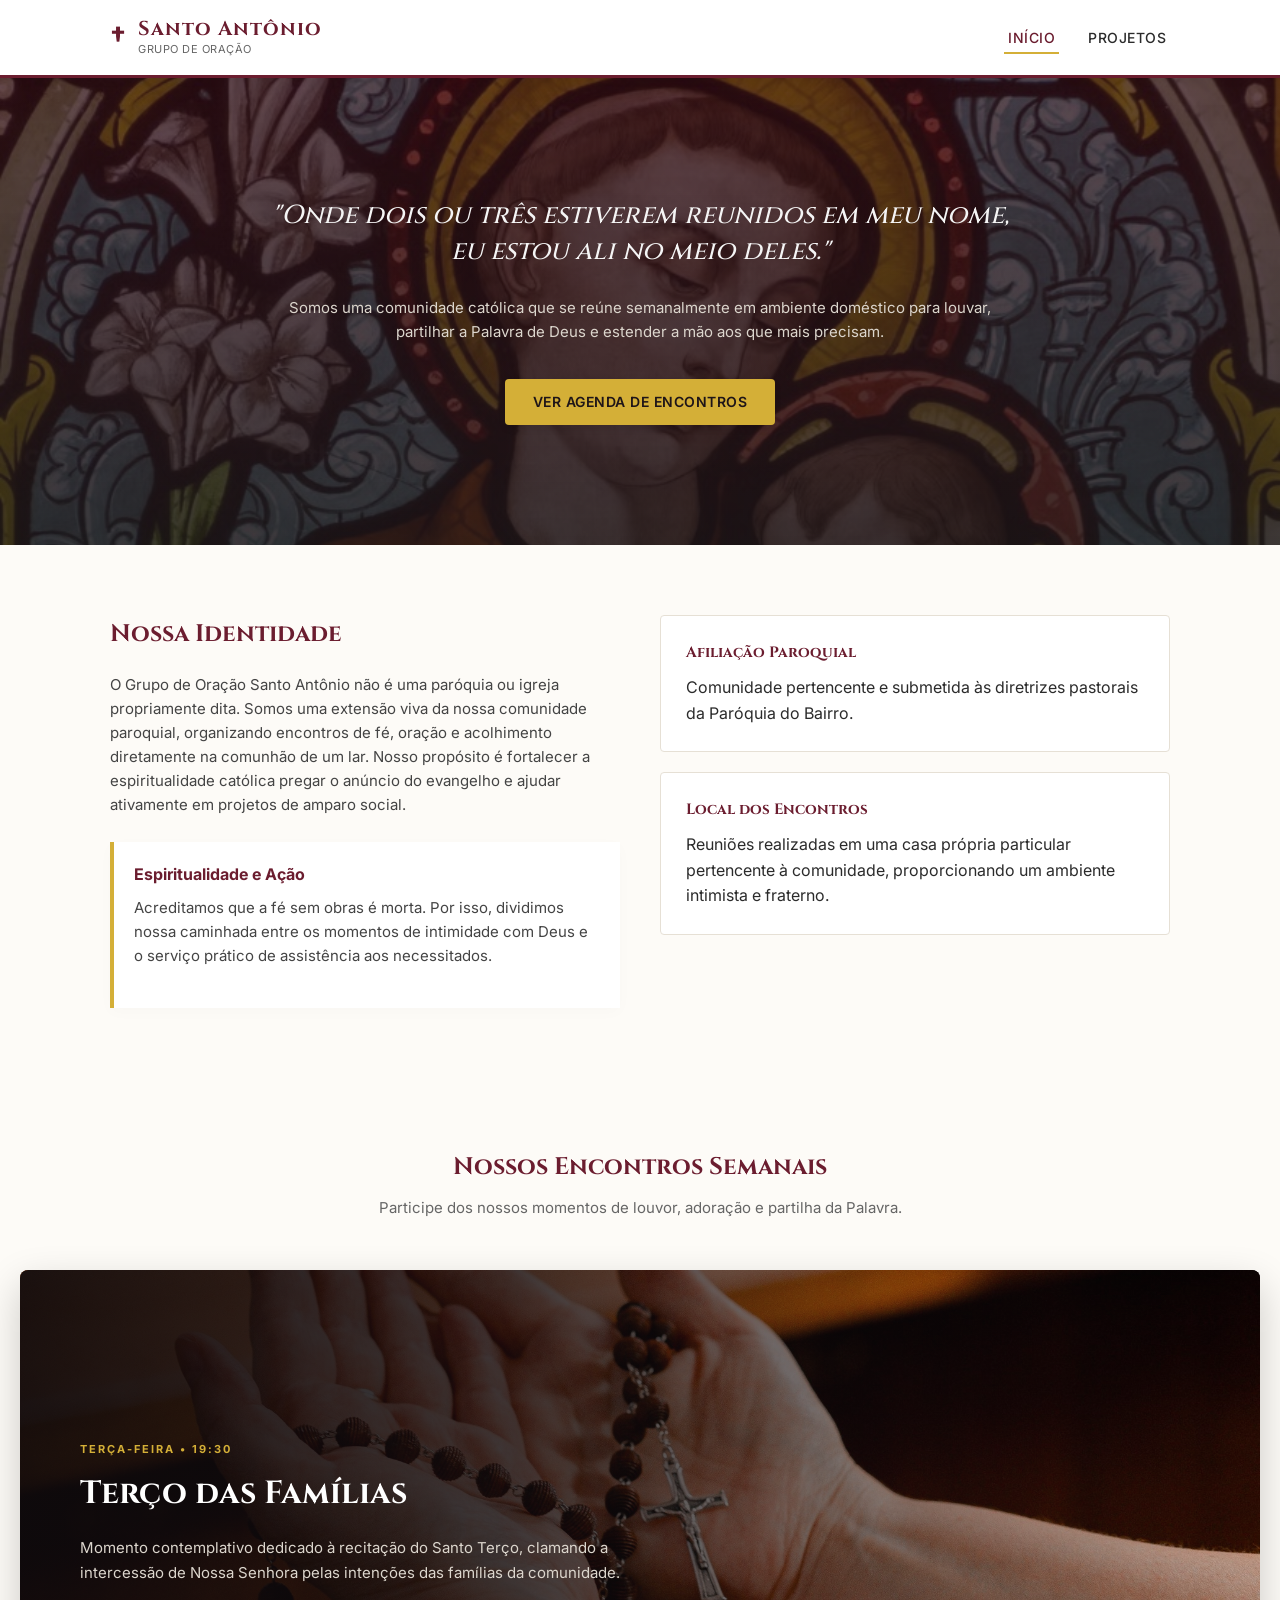
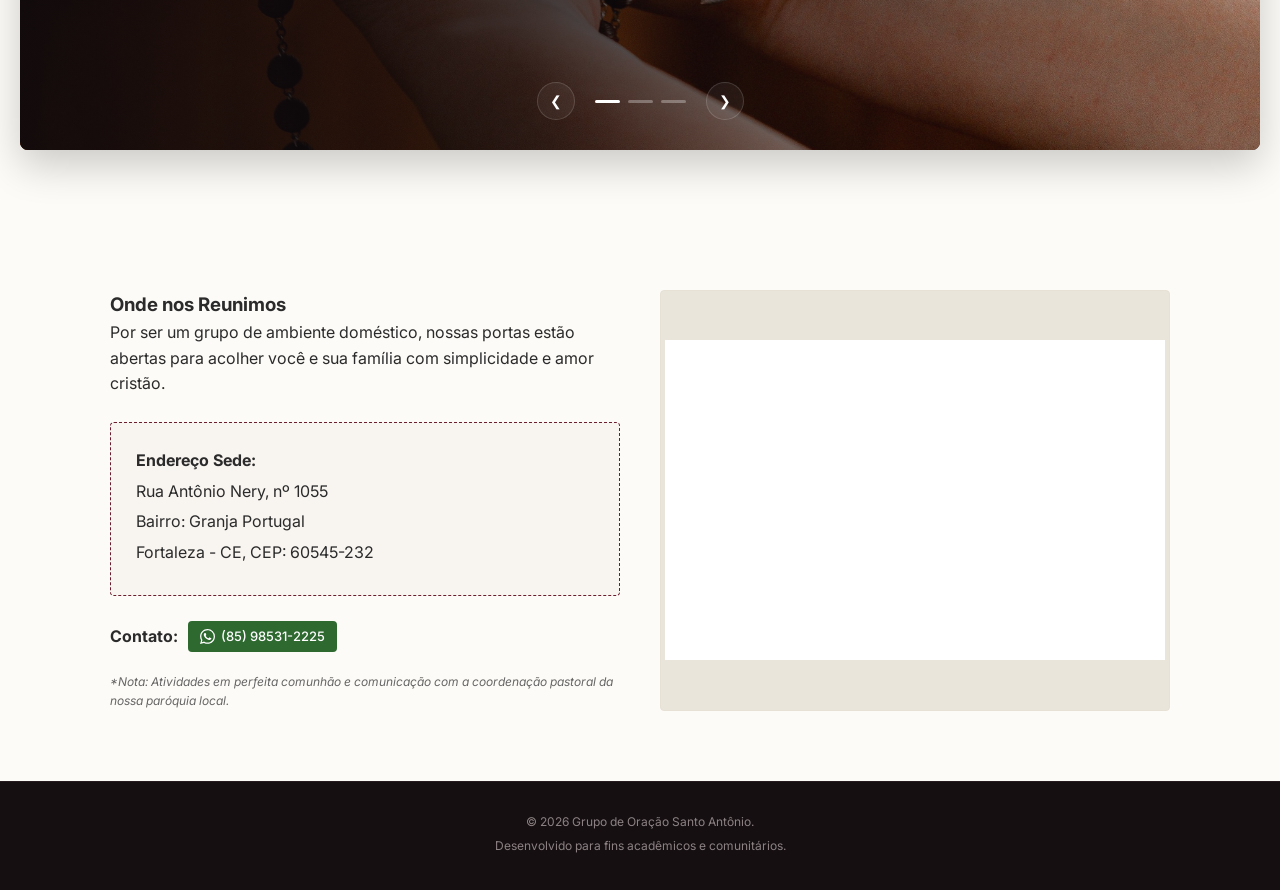
==== commit c911eeb6: "." ====
--- a/index.html
+++ b/index.html
@@ -16,7 +16,7 @@
                 <span class="cross-icon">†</span>
                 <div class="logo-text">
                     <h1>Santo Antônio</h1>
-                    <p>Grupo de Oração Comunitário</p>
+                    <p>Grupo de Oração</p>
                 </div>
             </div>
             <nav class="main-nav">
--- a/style.css
+++ b/style.css
@@ -390,18 +390,6 @@
 @keyframes fade {
     from { opacity: 0.5; }
     to { opacity: 1; }
-}
-
-@media (max-width: 850px) {
-    .agenda-slider-container {
-        height: 400px;
-    }
-    .slide-content {
-        padding: 0 25px;
-    }
-    .slide-content h3 {
-        font-size: 24px;
-    }
 }
 
 /* Estilos para o botão do WhatsApp */
@@ -855,4 +843,16 @@
         position: static;
         display: inline-block;
     }
+}
+
+@media (max-width: 850px) {
+    .agenda-slider-container {
+        height: 400px;
+    }
+    .slide-content {
+        padding: 0 25px;
+    }
+    .slide-content h3 {
+        font-size: 24px;
+    }
 }
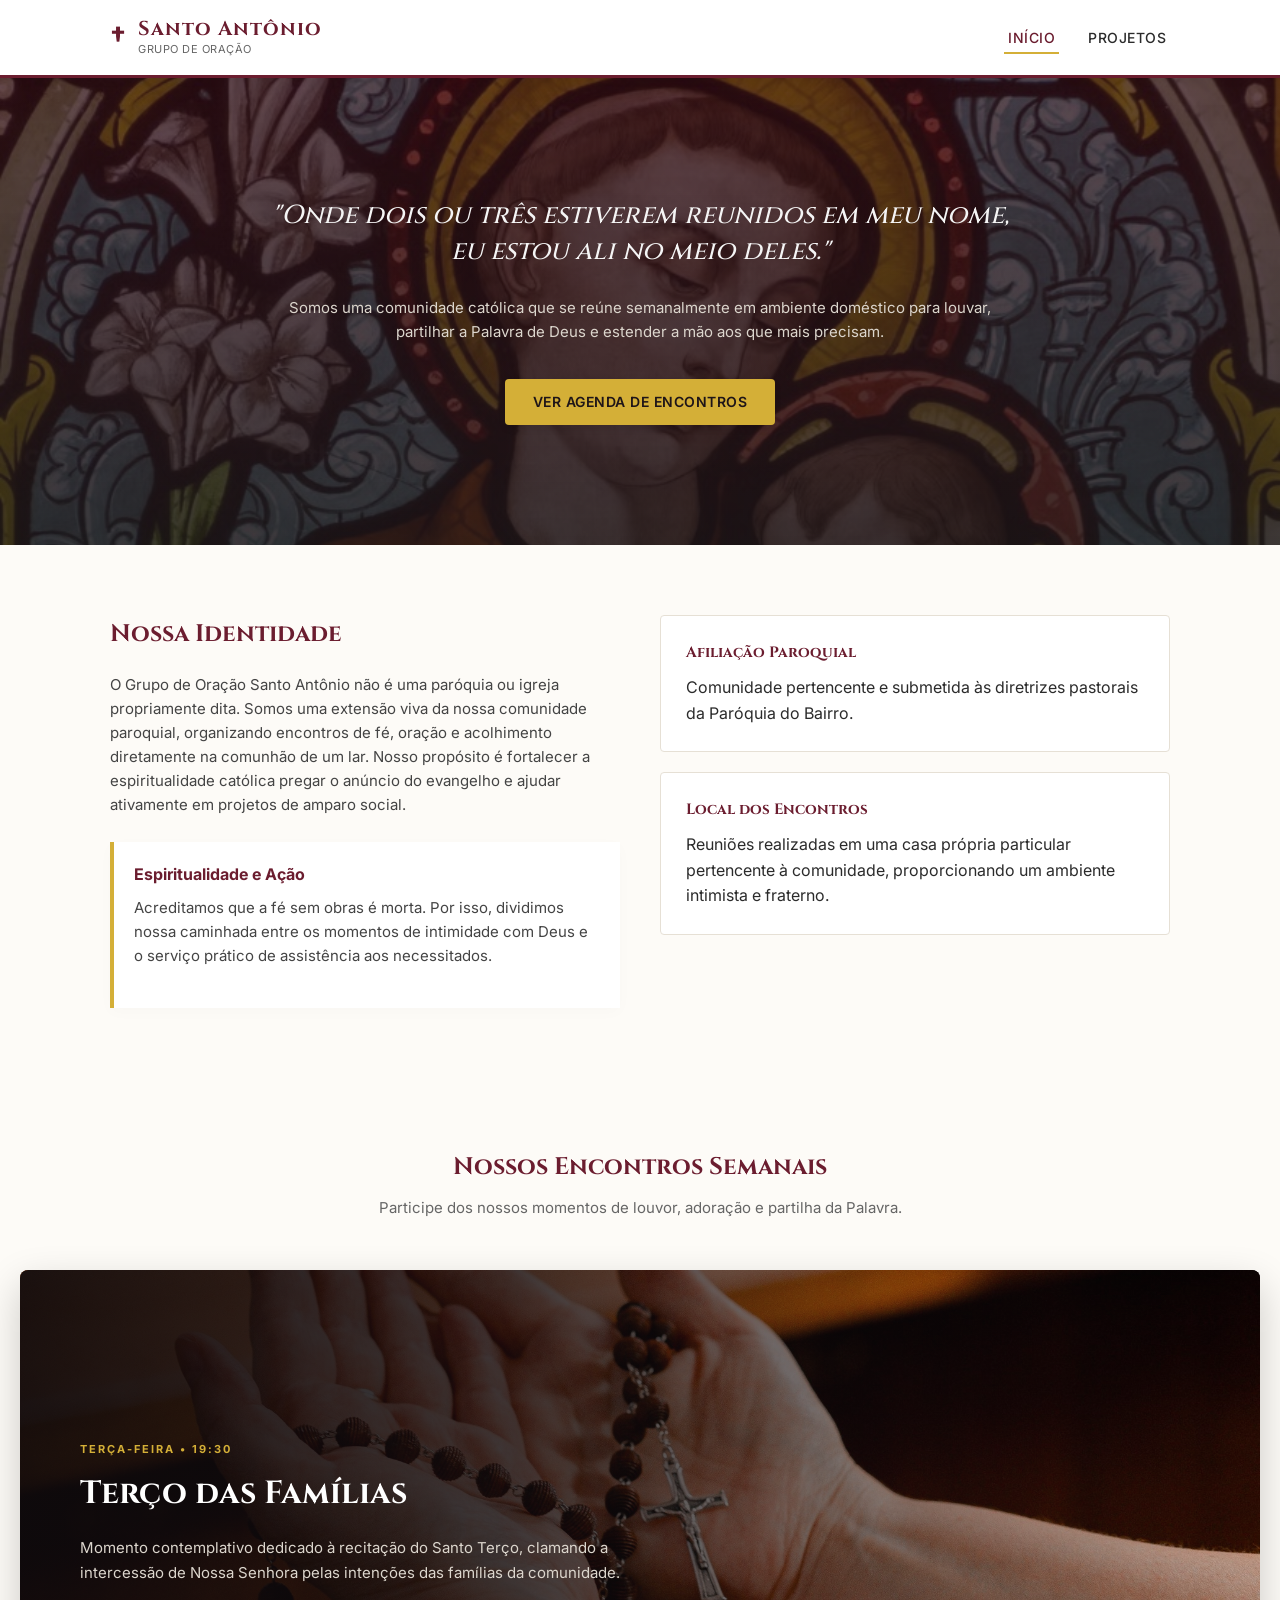
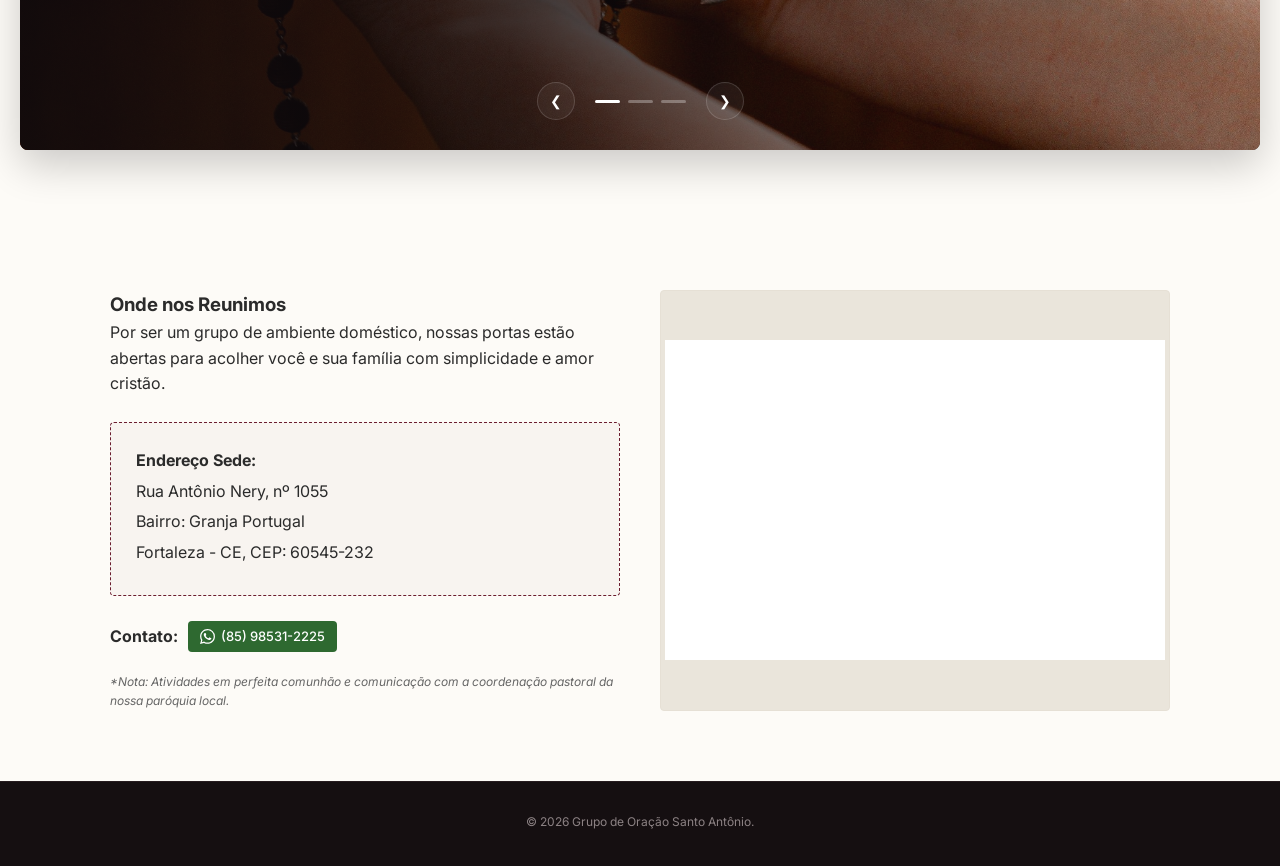
==== commit 6de0f568: "ajuste no footer" ====
--- a/index.html
+++ b/index.html
@@ -4,7 +4,9 @@
     <meta charset="UTF-8">
     <meta name="viewport" content="width=device-width, initial-scale=1.0">
     <title>Grupo de Oração Santo Antônio</title>
+    <link rel="icon" href="[data-uri]" type="image/svg+xml">
     <link rel="stylesheet" href="style.css">
+    <script defer src="/_vercel/insights/script.js"></script>
     <link rel="preconnect" href="https://fonts.googleapis.com">
     <link rel="preconnect" href="https://fonts.gstatic.com" crossorigin>
     <link href="https://fonts.googleapis.com/css2?family=Cinzel:wght@500;700&family=Inter:wght@400;500;600&display=swap" rel="stylesheet">
@@ -23,7 +25,7 @@
                 <button class="menu-toggle" aria-label="Open Menu">≡</button>
                 <ul class="nav-links">
                     <li><a href="index.html" class="active">Início</a></li>
-                    <li><a href="ajuda.html">Projetos</a></li>
+                    <li><a href="projetos.html">Projetos</a></li>
                 </ul>
             </nav>
         </div>
@@ -147,7 +149,6 @@
     <footer class="main-footer">
         <div class="container footer-content">
             <p>&copy; 2026 Grupo de Oração Santo Antônio.</p>
-            <p>Desenvolvido para fins acadêmicos e comunitários.</p>
         </div>
     </footer>
 
--- a/style.css
+++ b/style.css
@@ -392,7 +392,7 @@
     to { opacity: 1; }
 }
 
-/* Estilos para o botão do WhatsApp */
+/* Botão do WhatsApp */
 
 .contact-wrapper {
     margin: 20px 0;
@@ -494,7 +494,7 @@
     font-weight: 500;
 }
 
-/* Estilos de Banner da Página de Ajuda */
+/* Estilo de Banner da Página de Ajuda */
 .page-banner {
     background: radial-gradient(circle at center, #6b1d2f 0%, #1e1518 100%);
     color: #f5f5f5;
@@ -602,7 +602,7 @@
     margin-bottom: 0;
 }
 
-/* Caixa Escura para Tabelas */
+/* Box da Tabela */
 .card-dark {
     background-color: #1e1518;
     color: #f5f5f5;
@@ -627,7 +627,7 @@
     margin-bottom: 35px;
 }
 
-/* Tabelas Customizadas e Responsivas */
+/* Tabelas */
 .table-responsive {
     width: 100%;
     overflow-x: auto;
